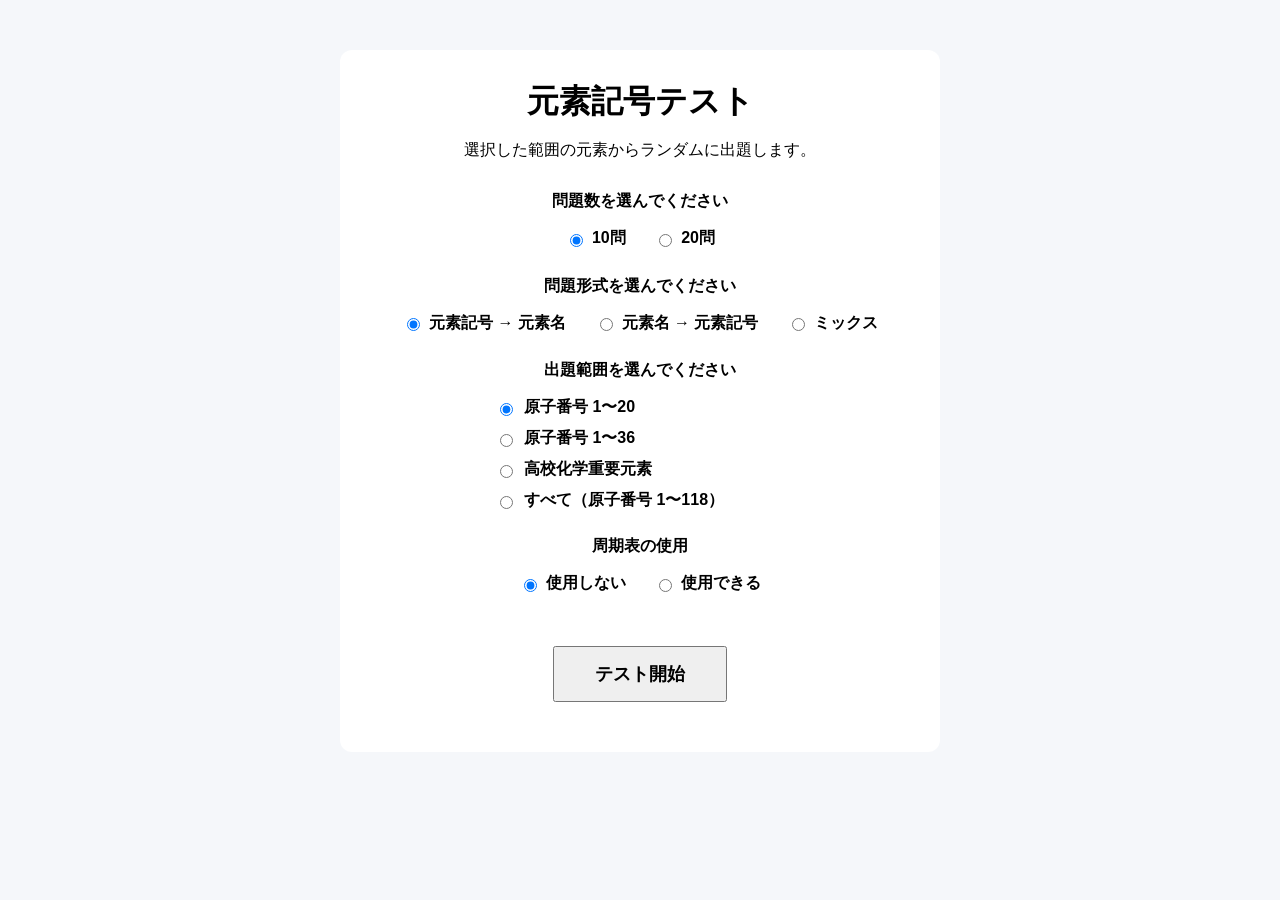
==== practice/element-symbol/index.html @ bd2c5cfc "間違えた元素だけ再挑戦できる復習機能を追加" ====
<!DOCTYPE html>
<html lang="ja">

<head>
    <meta charset="UTF-8">

    <meta
        name="viewport"
        content="width=device-width, initial-scale=1.0"
    >

    <title>
        元素記号テスト | 高校化学学習ラボ
    </title>

    <link
        rel="stylesheet"
        href="style.css"
    >
</head>


<body>

    <!-- =========================
         テスト本体
    ========================== -->

    <main class="quiz-container">

        <h1>
            元素記号テスト
        </h1>

        <p class="description">
            選択した範囲の元素からランダムに出題します。
        </p>


        <!-- =========================
             設定画面
        ========================== -->

        <section id="settings-area">


            <!-- =========================
                 問題数
            ========================== -->

            <div class="question-count">

                <p>
                    問題数を選んでください
                </p>


                <label>

                    <input
                        type="radio"
                        name="questionCount"
                        value="10"
                        checked
                    >

                    10問

                </label>


                <label>

                    <input
                        type="radio"
                        name="questionCount"
                        value="20"
                    >

                    20問

                </label>

            </div>



            <!-- =========================
                 問題形式
            ========================== -->

            <div class="quiz-mode">

                <p>
                    問題形式を選んでください
                </p>


                <label>

                    <input
                        type="radio"
                        name="quizMode"
                        value="symbol-to-name"
                        checked
                    >

                    元素記号 → 元素名

                </label>


                <label>

                    <input
                        type="radio"
                        name="quizMode"
                        value="name-to-symbol"
                    >

                    元素名 → 元素記号

                </label>


                <label>

                    <input
                        type="radio"
                        name="quizMode"
                        value="mix"
                    >

                    ミックス

                </label>

            </div>



            <!-- =========================
                 出題範囲
            ========================== -->

            <div class="quiz-range">

                <p>
                    出題範囲を選んでください
                </p>


                <label>

                    <input
                        type="radio"
                        name="quizRange"
                        value="1-20"
                        checked
                    >

                    原子番号 1〜20

                </label>


                <label>

                    <input
                        type="radio"
                        name="quizRange"
                        value="1-36"
                    >

                    原子番号 1〜36

                </label>


                <label>

                    <input
                        type="radio"
                        name="quizRange"
                        value="important"
                    >

                    高校化学重要元素

                </label>


                <label>

                    <input
                        type="radio"
                        name="quizRange"
                        value="all"
                    >

                    すべて（原子番号 1〜118）

                </label>

            </div>



            <!-- =========================
                 周期表の使用
            ========================== -->

            <div class="periodic-table-setting">

                <p>
                    周期表の使用
                </p>


                <label>

                    <input
                        type="radio"
                        name="periodicTableMode"
                        value="disabled"
                        checked
                    >

                    使用しない

                </label>


                <label>

                    <input
                        type="radio"
                        name="periodicTableMode"
                        value="enabled"
                    >

                    使用できる

                </label>

            </div>



            <!-- =========================
                 テスト開始
            ========================== -->

            <div class="start-area">

                <button
                    id="start-button"
                    type="button"
                >
                    テスト開始
                </button>

            </div>

        </section>



        <!-- =========================
             問題画面
        ========================== -->

        <section
            id="quiz-area"
            class="hidden"
        >


            <p id="question-number">
                第1問 / 10問
            </p>


            <h2 id="question">
                問題を読み込み中...
            </h2>



            <p class="input-note">

                ※元素記号は大文字・小文字を区別して判定します。
                <br>

                例：Abが正解の場合、「ab」「AB」は不正解です。
                <br>

                全角英字は半角英字に自動変換して判定します。

            </p>



            <!-- =========================
                 解答入力
            ========================== -->

            <div class="answer-input-area">

                <input
                    type="text"
                    id="answer"
                    placeholder="答えを入力"
                    autocomplete="off"
                >


                <button
                    id="answer-button"
                    type="button"
                >
                    答える
                </button>

            </div>



            <!-- =========================
                 周期表を開くボタン
            ========================== -->

            <div
                id="periodic-table-button-area"
                class="periodic-table-button-area hidden"
            >

                <p class="periodic-table-note">

                    周期表から元素を選んで
                    答えることもできます。

                </p>


                <button
                    id="periodic-table-button"
                    type="button"
                >
                    周期表から選ぶ
                </button>

            </div>



            <!-- =========================
                 正誤表示
            ========================== -->

            <p id="result"></p>

        </section>



        <!-- =========================
             結果画面
        ========================== -->

        <section
            id="score-area"
            class="hidden"
        >

            <h2>
                結果
            </h2>


            <p id="score"></p>



            <!-- =========================
                 間違えた問題
            ========================== -->

            <div
                id="wrong-answers-area"
                class="wrong-answers-area hidden"
            >

                <h3>
                    間違えた問題
                </h3>


                <!--
                    JavaScriptで
                    間違えた問題を
                    この中に表示します
                -->

                <div id="wrong-answers-list"></div>

            </div>



            <!-- =========================
                 全問正解
            ========================== -->

            <div
                id="perfect-score-area"
                class="perfect-score-area hidden"
            >

                <p>
                    🎉 全問正解！
                </p>

                <p>
                    間違えた元素はありません。
                </p>

            </div>



            <!-- =========================
                 間違えた元素だけ再挑戦
            ========================== -->

            <div
                id="wrong-retry-area"
                class="wrong-retry-area hidden"
            >

                <button
                    id="wrong-retry-button"
                    type="button"
                >
                    間違えた元素だけ再挑戦
                </button>

            </div>



            <!-- =========================
                 結果画面ボタン
            ========================== -->

            <div class="result-buttons">


                <button
                    id="retry-button"
                    type="button"
                >
                    もう一度同じ条件で挑戦
                </button>


                <button
                    id="settings-button"
                    type="button"
                >
                    設定を変える
                </button>


            </div>

        </section>

    </main>



    <!-- ==================================================
         周期表モーダル
    =================================================== -->

    <div
        id="periodic-table-modal"
        class="periodic-table-modal hidden"
        role="dialog"
        aria-modal="true"
        aria-labelledby="periodic-table-title"
    >


        <!-- モーダル本体 -->

        <div class="periodic-table-modal-content">


            <!-- =========================
                 モーダル上部
            ========================== -->

            <div class="periodic-table-modal-header">


                <h2 id="periodic-table-title">
                    周期表から元素を選択
                </h2>


                <button
                    id="periodic-table-close-button"
                    class="periodic-table-close-button"
                    type="button"
                    aria-label="周期表を閉じる"
                >
                    ×
                </button>


            </div>



            <!-- =========================
                 説明
            ========================== -->

            <p class="periodic-table-modal-note">
                元素をクリックしてください。
            </p>



            <!-- =========================
                 周期表表示部分
            ========================== -->

            <div class="periodic-table-scroll">

                <!--
                    JavaScriptで
                    この中に周期表を作ります
                -->

                <div id="periodic-table"></div>

            </div>



            <!-- =========================
                 下側の閉じるボタン
            ========================== -->

            <button
                id="periodic-table-bottom-close-button"
                type="button"
            >
                周期表を閉じる
            </button>


        </div>

    </div>



    <!-- =========================
         JavaScript読み込み
    ========================== -->


    <!-- 元素データ -->

    <script src="elements.js"></script>


    <!-- 高校化学重要元素 -->

    <script src="elementSets.js"></script>


    <!-- テスト本体 -->

    <script src="script.js"></script>


</body>

</html>
---- practice/element-symbol/style.css ----
/* =========================
   ページ全体
========================= */

body {
    font-family: sans-serif;
    background-color: #f5f7fa;
    margin: 0;
}


/* モーダル表示中は
   背景ページをスクロールさせない */

body.modal-open {
    overflow: hidden;
}


/* =========================
   テスト本体
========================= */

.quiz-container {
    max-width: 600px;
    margin: 50px auto;
    padding: 30px;

    background-color: white;

    border-radius: 12px;

    text-align: center;

    box-sizing: border-box;
}


h1 {
    margin-top: 0;
    margin-bottom: 10px;
}


.description {
    margin-bottom: 30px;
}


/* =========================
   設定画面
========================= */

.question-count,
.quiz-mode,
.quiz-range,
.periodic-table-setting {
    margin-bottom: 25px;
}


/* 設定項目の見出し */

.question-count > p,
.quiz-mode > p,
.quiz-range > p,
.periodic-table-setting > p {
    font-weight: bold;
}


/* =========================
   問題数
   問題形式
   周期表使用
========================= */

.question-count label,
.quiz-mode label,
.periodic-table-setting label {
    display: inline-flex;

    align-items: center;

    gap: 6px;

    margin: 0 12px;

    white-space: nowrap;

    font-weight: bold;
}


/* =========================
   出題範囲
========================= */

.quiz-range label {
    display: flex;

    align-items: center;

    gap: 8px;

    width: 290px;
    max-width: 100%;

    margin: 10px auto;

    font-weight: bold;

    white-space: nowrap;

    box-sizing: border-box;
}


/* =========================
   ラジオボタン
========================= */

.question-count input[type="radio"],
.quiz-mode input[type="radio"],
.quiz-range input[type="radio"],
.periodic-table-setting input[type="radio"] {
    width: auto;
    padding: 0;
}


/* =========================
   テスト開始
========================= */

.start-area {
    margin-top: 30px;
    margin-bottom: 20px;
}


#start-button {
    padding: 14px 40px;

    font-size: 18px;
    font-weight: bold;
}


/* =========================
   問題画面
========================= */

#question-number {
    margin-top: 0;
}


#question {
    margin: 30px 0;

    font-size: 28px;
}


/* 注意書き */

.input-note {
    line-height: 1.7;
}


/* =========================
   解答入力
========================= */

.answer-input-area {
    margin-top: 20px;
}


#answer {
    width: 80%;

    padding: 12px;

    font-size: 18px;

    text-align: center;

    box-sizing: border-box;
}


/* =========================
   ボタン共通
========================= */

button {
    margin-top: 20px;

    padding: 12px 30px;

    font-size: 16px;

    cursor: pointer;
}


/* =========================
   周期表から選ぶボタン
========================= */

.periodic-table-button-area {
    margin-top: 25px;

    padding-top: 20px;

    border-top: 1px solid #dddddd;
}


.periodic-table-note {
    margin-top: 0;
    margin-bottom: 5px;

    font-size: 14px;
}


#periodic-table-button {
    margin-top: 10px;
}


/* =========================
   正誤表示
========================= */

#result {
    min-height: 30px;

    font-size: 18px;
    font-weight: bold;
}


/* =================================================
   結果画面
================================================= */

#score-area h2 {
    margin-bottom: 15px;
}


#score {
    margin: 15px 0 30px;

    font-size: 28px;
    font-weight: bold;
}


/* =========================
   間違えた問題
========================= */

.wrong-answers-area {
    margin-top: 30px;

    padding-top: 20px;

    border-top: 1px solid #dddddd;

    text-align: left;
}


.wrong-answers-area h3 {
    margin-top: 0;
    margin-bottom: 20px;

    text-align: center;

    font-size: 22px;
}


/* =========================
   間違えた問題のカード
========================= */

.wrong-answer-item {
    margin-bottom: 18px;

    padding: 18px;

    background-color: #f8f9fb;

    border: 1px solid #dddddd;

    border-radius: 10px;

    box-sizing: border-box;
}


/* 問題番号 */

.wrong-answer-number {
    margin-top: 0;
    margin-bottom: 10px;

    font-size: 18px;
    font-weight: bold;
}


/* 問題文 */

.wrong-answer-question {
    margin: 8px 0 15px;

    font-weight: bold;
}


/* 自分の答え・正解 */

.wrong-answer-detail {
    margin: 7px 0;

    line-height: 1.6;
}


/* 「あなたの答え」「正解」など */

.wrong-answer-label {
    font-weight: bold;
}


/* =========================
   全問正解
========================= */

.perfect-score-area {
    margin: 25px 0;

    padding: 20px;

    background-color: #f5fbf6;

    border: 1px solid #cfded1;

    border-radius: 10px;
}


.perfect-score-area p {
    margin: 8px 0;
}


.perfect-score-area p:first-child {
    font-size: 22px;

    font-weight: bold;
}


/* =================================================
   間違えた元素だけ再挑戦
================================================= */

.wrong-retry-area {
    margin-top: 30px;
    margin-bottom: 10px;

    padding-top: 25px;

    border-top: 1px solid #dddddd;

    text-align: center;
}


#wrong-retry-button {
    margin-top: 0;

    padding: 14px 32px;

    border: 1px solid #d29b2c;

    border-radius: 8px;

    background-color: #fff4d6;

    font-size: 17px;
    font-weight: bold;

    cursor: pointer;
}


/* マウスを乗せたとき */

#wrong-retry-button:hover {
    background-color: #ffe9ad;
}


/* キーボード操作時 */

#wrong-retry-button:focus-visible {
    outline: 3px solid #d29b2c;

    outline-offset: 3px;
}


/* =========================
   結果画面ボタン
========================= */

.result-buttons {
    display: flex;

    justify-content: center;

    gap: 15px;

    flex-wrap: wrap;

    margin-top: 30px;
}


/* =========================
   非表示
========================= */

.hidden {
    display: none;
}


/* =================================================
   周期表モーダル
================================================= */

.periodic-table-modal {
    position: fixed;

    top: 0;
    left: 0;

    width: 100%;
    height: 100%;

    padding: 20px;

    background-color: rgba(0, 0, 0, 0.55);

    display: flex;

    align-items: center;
    justify-content: center;

    box-sizing: border-box;

    z-index: 1000;
}


/*
   .periodic-table-modal の display:flex が
   .hidden より後に書かれているので、
   モーダル用に明示的に非表示にする
*/

.periodic-table-modal.hidden {
    display: none;
}


/* =========================
   モーダル本体
========================= */

.periodic-table-modal-content {
    width: 96%;
    max-width: 1160px;

    max-height: 94vh;

    padding: 20px;

    background-color: white;

    border-radius: 12px;

    box-sizing: border-box;

    overflow-y: auto;

    text-align: center;
}


/* =========================
   モーダル上部
========================= */

.periodic-table-modal-header {
    position: relative;

    display: flex;

    align-items: center;
    justify-content: center;

    min-height: 45px;
}


.periodic-table-modal-header h2 {
    margin: 0;

    padding: 0 55px;

    font-size: 24px;
}


/* =========================
   右上の × ボタン
========================= */

.periodic-table-close-button {
    position: absolute;

    top: 0;
    right: 0;

    width: 42px;
    height: 42px;

    margin: 0;
    padding: 0;

    border: none;
    border-radius: 50%;

    background-color: #eeeeee;

    font-size: 28px;

    line-height: 42px;

    cursor: pointer;
}


.periodic-table-close-button:hover {
    background-color: #dddddd;
}


/* =========================
   モーダル説明
========================= */

.periodic-table-modal-note {
    margin: 15px 0 20px;
}


/* =========================
   周期表スクロール領域
========================= */

.periodic-table-scroll {
    width: 100%;

    overflow-x: auto;

    padding-bottom: 12px;

    box-sizing: border-box;
}


#periodic-table {
    width: max-content;

    min-width: 100%;

    box-sizing: border-box;
}


/* =================================================
   メイン周期表
================================================= */

.periodic-table-grid {
    display: grid;

    grid-template-columns:
        repeat(18, 52px);

    grid-auto-rows: 58px;

    gap: 3px;

    width: max-content;

    margin: 0 auto 25px;
}


/* =========================
   周期表の空白部分
========================= */

.periodic-table-empty {
    width: 52px;
    height: 58px;
}


/* =================================================
   元素ボタン
================================================= */

.element-button {
    width: 52px;
    height: 58px;

    margin: 0;
    padding: 2px;

    display: flex;

    flex-direction: column;

    align-items: center;
    justify-content: center;

    border: 1px solid #888888;

    background-color: white;

    box-sizing: border-box;

    cursor: pointer;

    line-height: 1.05;
}


/* マウスを乗せたとき */

.element-button:hover {
    background-color: #eef5ff;

    border-color: #555555;
}


/* =========================
   原子番号
========================= */

.atomic-number {
    align-self: flex-start;

    margin-left: 3px;

    font-size: 9px;
}


/* =========================
   元素記号
========================= */

.element-symbol {
    font-size: 18px;

    font-weight: bold;
}


/* =========================
   元素名
========================= */

.element-name {
    display: block;

    width: 48px;

    font-size: 8px;

    white-space: nowrap;

    overflow: hidden;

    text-overflow: ellipsis;
}


/* =================================================
   ランタノイド・アクチノイドの位置
================================================= */

.periodic-table-marker {
    width: 52px;
    height: 58px;

    display: flex;

    align-items: center;
    justify-content: center;

    border: 1px dashed #aaaaaa;

    box-sizing: border-box;

    font-size: 9px;
}


/* =================================================
   ランタノイド・アクチノイド
================================================= */

.sub-periodic-table {
    display: grid;

    grid-template-columns:
        85px repeat(15, 52px);

    grid-auto-rows: 58px;

    gap: 3px;

    width: max-content;

    margin: 8px auto;
}


/* 見出し */

.sub-table-label {
    display: flex;

    align-items: center;
    justify-content: flex-end;

    padding-right: 8px;

    box-sizing: border-box;

    font-size: 11px;

    font-weight: bold;
}


/* =========================
   下側の閉じるボタン
========================= */

#periodic-table-bottom-close-button {
    margin-top: 25px;
}


/* =================================================
   スマートフォン
================================================= */

@media (max-width: 600px) {

    /* =========================
       テスト画面
    ========================= */

    .quiz-container {
        margin: 20px 10px;

        padding: 20px;
    }


    /* 問題形式 */

    .quiz-mode label {
        display: flex;

        width: fit-content;

        margin: 10px auto;
    }


    /* 周期表使用 */

    .periodic-table-setting label {
        display: flex;

        width: fit-content;

        margin: 10px auto;
    }


    /* 出題範囲 */

    .quiz-range label {
        white-space: normal;
    }


    /* 問題 */

    #question {
        font-size: 24px;
    }


    /* 解答欄 */

    #answer {
        width: 90%;
    }


    /* =========================
       結果画面
    ========================= */

    #score {
        font-size: 24px;
    }


    .wrong-answer-item {
        padding: 15px;
    }


    .wrong-answer-number {
        font-size: 17px;
    }


    /* 間違えた元素だけ再挑戦 */

    #wrong-retry-button {
        width: 100%;

        max-width: 320px;

        padding: 14px 18px;
    }


    /* 結果ボタン */

    .result-buttons {
        flex-direction: column;

        align-items: center;
    }


    /* =========================
       モーダル
    ========================= */

    .periodic-table-modal {
        padding: 8px;
    }


    .periodic-table-modal-content {
        width: 100%;

        max-height: 96vh;

        padding: 15px 8px;
    }


    .periodic-table-modal-header h2 {
        padding: 0 45px;

        font-size: 20px;
    }


    .periodic-table-close-button {
        width: 38px;
        height: 38px;

        font-size: 24px;

        line-height: 38px;
    }


    /*
       スマホでは周期表を縮小せず、
       横スクロールして使う
    */

    .periodic-table-grid,
    .sub-periodic-table {
        margin-left: 0;
        margin-right: 0;
    }

}
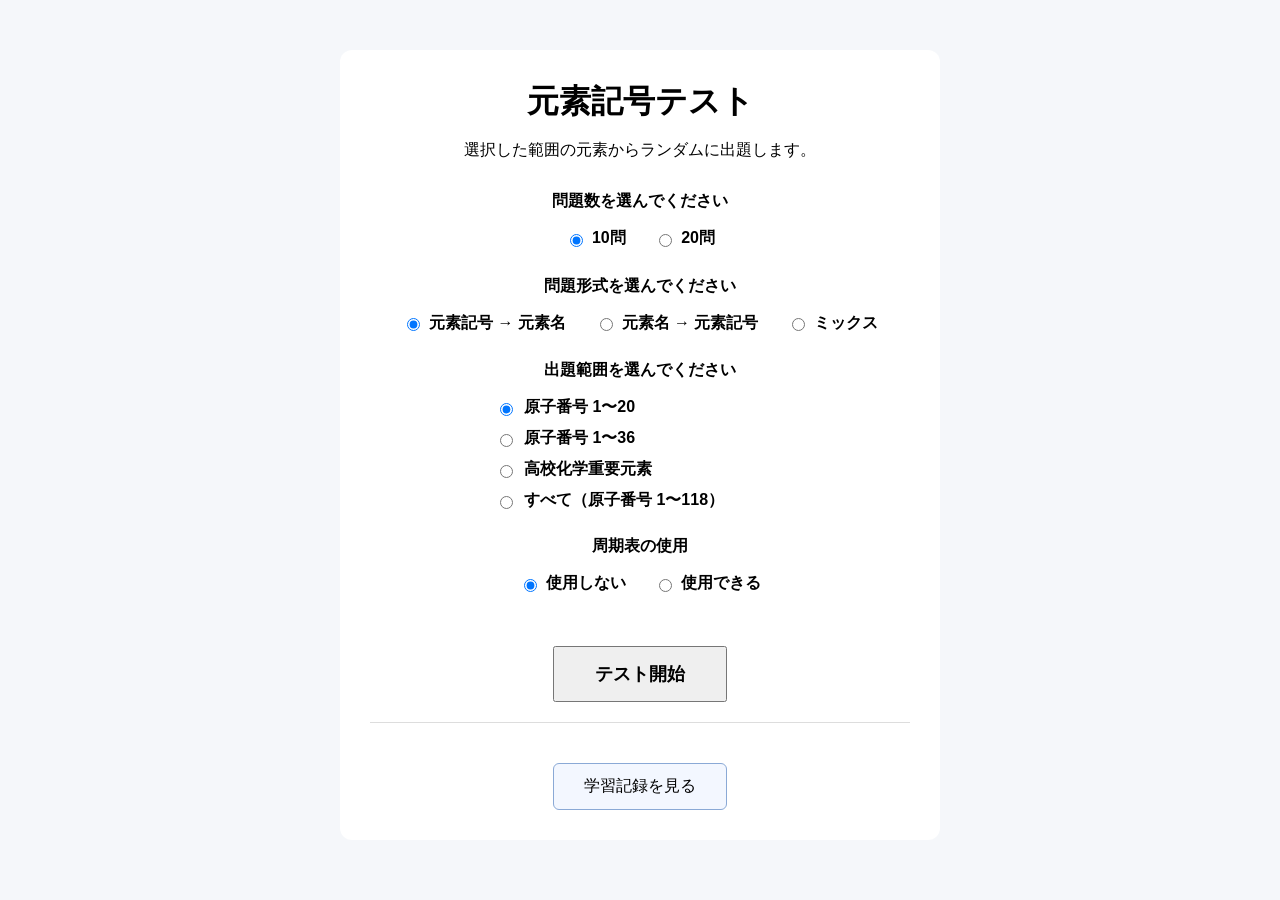
==== commit 90c21b5e: "学習記録を表示する" ====
--- a/practice/element-symbol/index.html
+++ b/practice/element-symbol/index.html
@@ -37,9 +37,10 @@
         </p>
 
 
-        <!-- =========================
+
+        <!-- ==================================================
              設定画面
-        ========================== -->
+        =================================================== -->
 
         <section id="settings-area">
 
@@ -262,13 +263,30 @@
 
             </div>
 
+
+
+            <!-- =========================
+                 学習記録を見る
+            ========================== -->
+
+            <div class="learning-record-button-area">
+
+                <button
+                    id="learning-record-button"
+                    type="button"
+                >
+                    学習記録を見る
+                </button>
+
+            </div>
+
         </section>
 
 
 
-        <!-- =========================
+        <!-- ==================================================
              問題画面
-        ========================== -->
+        =================================================== -->
 
         <section
             id="quiz-area"
@@ -364,9 +382,9 @@
 
 
 
-        <!-- =========================
+        <!-- ==================================================
              結果画面
-        ========================== -->
+        =================================================== -->
 
         <section
             id="score-area"
@@ -472,7 +490,236 @@
                 </button>
 
 
-            </div>
+                <button
+                    id="result-learning-record-button"
+                    type="button"
+                >
+                    学習記録を見る
+                </button>
+
+
+            </div>
+
+        </section>
+
+
+
+        <!-- ==================================================
+             学習記録画面
+        =================================================== -->
+
+        <section
+            id="learning-record-area"
+            class="hidden"
+        >
+
+
+            <h2>
+                学習記録
+            </h2>
+
+
+            <p class="learning-record-description">
+                これまでの元素記号テストの学習記録です。
+            </p>
+
+
+
+            <!-- =========================
+                 学習記録なし
+            ========================== -->
+
+            <div
+                id="learning-record-empty"
+                class="learning-record-empty hidden"
+            >
+
+                <p>
+                    まだ学習記録がありません。
+                </p>
+
+                <p>
+                    テストに挑戦すると、ここに記録が表示されます。
+                </p>
+
+            </div>
+
+
+
+            <!-- =========================
+                 学習記録あり
+            ========================== -->
+
+            <div id="learning-record-content">
+
+
+                <!-- =========================
+                     全体の学習記録
+                ========================== -->
+
+                <div class="learning-summary">
+
+                    <h3>
+                        これまでの成績
+                    </h3>
+
+
+
+                    <div class="learning-summary-list">
+
+
+                        <div class="learning-summary-item">
+
+                            <span class="learning-summary-label">
+                                挑戦回数
+                            </span>
+
+                            <span
+                                id="learning-total-sessions"
+                                class="learning-summary-value"
+                            >
+                                0回
+                            </span>
+
+                        </div>
+
+
+
+                        <div class="learning-summary-item">
+
+                            <span class="learning-summary-label">
+                                解いた問題
+                            </span>
+
+                            <span
+                                id="learning-total-questions"
+                                class="learning-summary-value"
+                            >
+                                0問
+                            </span>
+
+                        </div>
+
+
+
+                        <div class="learning-summary-item">
+
+                            <span class="learning-summary-label">
+                                正解
+                            </span>
+
+                            <span
+                                id="learning-total-correct"
+                                class="learning-summary-value"
+                            >
+                                0問
+                            </span>
+
+                        </div>
+
+
+
+                        <div class="learning-summary-item">
+
+                            <span class="learning-summary-label">
+                                不正解
+                            </span>
+
+                            <span
+                                id="learning-total-incorrect"
+                                class="learning-summary-value"
+                            >
+                                0問
+                            </span>
+
+                        </div>
+
+
+
+                        <div class="learning-summary-item">
+
+                            <span class="learning-summary-label">
+                                正解率
+                            </span>
+
+                            <span
+                                id="learning-correct-rate"
+                                class="learning-summary-value"
+                            >
+                                0%
+                            </span>
+
+                        </div>
+
+                    </div>
+
+                </div>
+
+
+
+                <!-- =========================
+                     最終学習日時
+                ========================== -->
+
+                <div class="last-studied-area">
+
+                    <h3>
+                        最終学習
+                    </h3>
+
+                    <p id="learning-last-studied">
+                        -
+                    </p>
+
+                </div>
+
+
+
+                <!-- =========================
+                     元素ごとの記録
+                ========================== -->
+
+                <div class="element-learning-record">
+
+                    <h3>
+                        元素ごとの記録
+                    </h3>
+
+
+                    <p class="element-learning-record-note">
+                        これまでに出題された元素の成績を表示します。
+                    </p>
+
+
+                    <!--
+                        JavaScriptで
+                        元素ごとの学習記録を
+                        この中に表示します
+                    -->
+
+                    <div id="learning-elements-list"></div>
+
+                </div>
+
+            </div>
+
+
+
+            <!-- =========================
+                 学習記録画面ボタン
+            ========================== -->
+
+            <div class="learning-record-buttons">
+
+                <button
+                    id="learning-record-back-button"
+                    type="button"
+                >
+                    設定画面へ戻る
+                </button>
+
+            </div>
+
 
         </section>
 
--- a/practice/element-symbol/style.css
+++ b/practice/element-symbol/style.css
@@ -17,13 +17,16 @@
 }
 
 
+
 /* =========================
    テスト本体
 ========================= */
 
 .quiz-container {
     max-width: 600px;
+
     margin: 50px auto;
+
     padding: 30px;
 
     background-color: white;
@@ -45,6 +48,7 @@
 .description {
     margin-bottom: 30px;
 }
+
 
 
 /* =========================
@@ -59,6 +63,7 @@
 }
 
 
+
 /* 設定項目の見出し */
 
 .question-count > p,
@@ -69,6 +74,7 @@
 }
 
 
+
 /* =========================
    問題数
    問題形式
@@ -92,6 +98,7 @@
 }
 
 
+
 /* =========================
    出題範囲
 ========================= */
@@ -114,6 +121,7 @@
 
     box-sizing: border-box;
 }
+
 
 
 /* =========================
@@ -125,8 +133,10 @@
 .quiz-range input[type="radio"],
 .periodic-table-setting input[type="radio"] {
     width: auto;
+
     padding: 0;
 }
+
 
 
 /* =========================
@@ -143,8 +153,40 @@
     padding: 14px 40px;
 
     font-size: 18px;
-    font-weight: bold;
-}
+
+    font-weight: bold;
+}
+
+
+
+/* =========================
+   学習記録を見るボタン
+========================= */
+
+.learning-record-button-area {
+    margin-top: 10px;
+
+    padding-top: 20px;
+
+    border-top: 1px solid #dddddd;
+}
+
+
+#learning-record-button,
+#result-learning-record-button {
+    background-color: #f3f7ff;
+
+    border: 1px solid #8aa9d6;
+
+    border-radius: 6px;
+}
+
+
+#learning-record-button:hover,
+#result-learning-record-button:hover {
+    background-color: #e4eeff;
+}
+
 
 
 /* =========================
@@ -163,6 +205,7 @@
 }
 
 
+
 /* 注意書き */
 
 .input-note {
@@ -170,6 +213,7 @@
 }
 
 
+
 /* =========================
    解答入力
 ========================= */
@@ -192,6 +236,7 @@
 }
 
 
+
 /* =========================
    ボタン共通
 ========================= */
@@ -205,6 +250,7 @@
 
     cursor: pointer;
 }
+
 
 
 /* =========================
@@ -233,6 +279,7 @@
 }
 
 
+
 /* =========================
    正誤表示
 ========================= */
@@ -241,8 +288,10 @@
     min-height: 30px;
 
     font-size: 18px;
-    font-weight: bold;
-}
+
+    font-weight: bold;
+}
+
 
 
 /* =================================================
@@ -250,16 +299,18 @@
 ================================================= */
 
 #score-area h2 {
-    margin-bottom: 15px;
+    margin-top: 0;
 }
 
 
 #score {
-    margin: 15px 0 30px;
-
-    font-size: 28px;
-    font-weight: bold;
-}
+    margin: 20px 0 30px;
+
+    font-size: 26px;
+
+    font-weight: bold;
+}
+
 
 
 /* =========================
@@ -278,68 +329,47 @@
 
 
 .wrong-answers-area h3 {
+    text-align: center;
+
     margin-top: 0;
     margin-bottom: 20px;
-
-    text-align: center;
-
-    font-size: 22px;
-}
-
-
-/* =========================
-   間違えた問題のカード
-========================= */
+}
+
 
 .wrong-answer-item {
-    margin-bottom: 18px;
-
-    padding: 18px;
-
-    background-color: #f8f9fb;
-
-    border: 1px solid #dddddd;
-
-    border-radius: 10px;
-
-    box-sizing: border-box;
-}
-
-
-/* 問題番号 */
+    margin-bottom: 15px;
+
+    padding: 15px;
+
+    background-color: #fff8f8;
+
+    border: 1px solid #e2bcbc;
+
+    border-radius: 8px;
+}
+
+
+.wrong-answer-item p {
+    margin: 6px 0;
+
+    line-height: 1.6;
+}
+
 
 .wrong-answer-number {
-    margin-top: 0;
-    margin-bottom: 10px;
-
-    font-size: 18px;
-    font-weight: bold;
-}
-
-
-/* 問題文 */
+    font-weight: bold;
+}
+
 
 .wrong-answer-question {
-    margin: 8px 0 15px;
-
-    font-weight: bold;
-}
-
-
-/* 自分の答え・正解 */
-
-.wrong-answer-detail {
-    margin: 7px 0;
-
-    line-height: 1.6;
-}
-
-
-/* 「あなたの答え」「正解」など */
+    font-weight: bold;
+}
+
 
 .wrong-answer-label {
     font-weight: bold;
 }
+
 
 
 /* =========================
@@ -351,74 +381,35 @@
 
     padding: 20px;
 
-    background-color: #f5fbf6;
-
-    border: 1px solid #cfded1;
-
-    border-radius: 10px;
-}
-
-
-.perfect-score-area p {
-    margin: 8px 0;
+    background-color: #f3fff5;
+
+    border: 1px solid #b7d9bd;
+
+    border-radius: 8px;
 }
 
 
 .perfect-score-area p:first-child {
-    font-size: 22px;
-
-    font-weight: bold;
-}
-
-
-/* =================================================
+    font-size: 20px;
+
+    font-weight: bold;
+}
+
+
+
+/* =========================
    間違えた元素だけ再挑戦
-================================================= */
+========================= */
 
 .wrong-retry-area {
-    margin-top: 30px;
-    margin-bottom: 10px;
-
-    padding-top: 25px;
-
-    border-top: 1px solid #dddddd;
-
-    text-align: center;
+    margin-top: 20px;
 }
 
 
 #wrong-retry-button {
-    margin-top: 0;
-
-    padding: 14px 32px;
-
-    border: 1px solid #d29b2c;
-
-    border-radius: 8px;
-
-    background-color: #fff4d6;
-
-    font-size: 17px;
-    font-weight: bold;
-
-    cursor: pointer;
-}
-
-
-/* マウスを乗せたとき */
-
-#wrong-retry-button:hover {
-    background-color: #ffe9ad;
-}
-
-
-/* キーボード操作時 */
-
-#wrong-retry-button:focus-visible {
-    outline: 3px solid #d29b2c;
-
-    outline-offset: 3px;
-}
+    font-weight: bold;
+}
+
 
 
 /* =========================
@@ -434,8 +425,356 @@
 
     flex-wrap: wrap;
 
+    margin-top: 25px;
+}
+
+
+
+/* =================================================
+   学習記録画面
+================================================= */
+
+#learning-record-area {
+    text-align: center;
+}
+
+
+#learning-record-area > h2 {
+    margin-top: 0;
+
+    margin-bottom: 10px;
+
+    font-size: 28px;
+}
+
+
+.learning-record-description {
+    margin-top: 0;
+
+    margin-bottom: 30px;
+
+    color: #555555;
+
+    line-height: 1.6;
+}
+
+
+
+/* =========================
+   学習記録なし
+========================= */
+
+.learning-record-empty {
+    margin: 30px 0;
+
+    padding: 25px 15px;
+
+    background-color: #f7f7f7;
+
+    border: 1px solid #dddddd;
+
+    border-radius: 10px;
+}
+
+
+.learning-record-empty p {
+    margin: 8px 0;
+}
+
+
+
+/* =================================================
+   これまでの成績
+================================================= */
+
+.learning-summary {
+    margin-top: 25px;
+}
+
+
+.learning-summary h3 {
+    margin-bottom: 18px;
+}
+
+
+
+/* =========================
+   成績カード一覧
+========================= */
+
+.learning-summary-list {
+    display: grid;
+
+    grid-template-columns:
+        repeat(
+            auto-fit,
+            minmax(120px, 1fr)
+        );
+
+    gap: 12px;
+}
+
+
+
+/* =========================
+   成績カード
+========================= */
+
+.learning-summary-item {
+    min-height: 90px;
+
+    padding: 15px 8px;
+
+    display: flex;
+
+    flex-direction: column;
+
+    align-items: center;
+
+    justify-content: center;
+
+    background-color: #f3f7ff;
+
+    border: 1px solid #c5d4ea;
+
+    border-radius: 10px;
+
+    box-sizing: border-box;
+}
+
+
+
+/* 項目名 */
+
+.learning-summary-label {
+    margin-bottom: 10px;
+
+    font-size: 14px;
+
+    color: #555555;
+}
+
+
+
+/* 数字 */
+
+.learning-summary-value {
+    font-size: 22px;
+
+    font-weight: bold;
+}
+
+
+
+/* =================================================
+   最終学習
+================================================= */
+
+.last-studied-area {
+    margin-top: 25px;
+
+    padding: 18px;
+
+    background-color: #f8f9fa;
+
+    border: 1px solid #dddddd;
+
+    border-radius: 10px;
+}
+
+
+.last-studied-area h3 {
+    margin-top: 0;
+
+    margin-bottom: 10px;
+}
+
+
+#learning-last-studied {
+    margin-bottom: 0;
+
+    font-weight: bold;
+}
+
+
+
+/* =================================================
+   元素ごとの記録
+================================================= */
+
+.element-learning-record {
+    margin-top: 35px;
+
+    padding-top: 25px;
+
+    border-top: 1px solid #dddddd;
+}
+
+
+.element-learning-record h3 {
+    margin-top: 0;
+
+    margin-bottom: 8px;
+}
+
+
+.element-learning-record-note {
+    margin-top: 0;
+
+    margin-bottom: 20px;
+
+    color: #666666;
+
+    font-size: 14px;
+
+    line-height: 1.6;
+}
+
+
+
+/* =========================
+   元素記録一覧
+========================= */
+
+#learning-elements-list {
+    display: grid;
+
+    grid-template-columns:
+        repeat(
+            2,
+            minmax(0, 1fr)
+        );
+
+    gap: 12px;
+
+    text-align: left;
+}
+
+
+
+/*
+   下記のクラスは
+   JavaScriptで元素ごとのカードを
+   作るときに使用します
+*/
+
+
+/* =========================
+   元素記録カード
+========================= */
+
+.learning-element-item {
+    padding: 14px;
+
+    background-color: #fafafa;
+
+    border: 1px solid #dddddd;
+
+    border-radius: 8px;
+
+    box-sizing: border-box;
+}
+
+
+
+/* =========================
+   元素カード上部
+========================= */
+
+.learning-element-header {
+    display: flex;
+
+    align-items: center;
+
+    gap: 8px;
+
+    margin-bottom: 10px;
+}
+
+
+
+/* 原子番号 */
+
+.learning-element-number {
+    min-width: 28px;
+
+    color: #666666;
+
+    font-size: 13px;
+}
+
+
+
+/* 元素記号 */
+
+.learning-element-symbol {
+    font-size: 22px;
+
+    font-weight: bold;
+}
+
+
+
+/* 元素名 */
+
+.learning-element-name {
+    font-weight: bold;
+}
+
+
+
+/* =========================
+   元素ごとの成績
+========================= */
+
+.learning-element-stats {
+    margin-top: 8px;
+
+    font-size: 14px;
+
+    line-height: 1.7;
+
+    color: #444444;
+}
+
+
+.learning-element-stat {
+    margin: 2px 0;
+}
+
+
+
+/* 正解率 */
+
+.learning-element-rate {
+    margin-top: 8px;
+
+    padding-top: 8px;
+
+    border-top: 1px solid #e4e4e4;
+
+    font-weight: bold;
+}
+
+
+
+/* =================================================
+   学習記録画面ボタン
+================================================= */
+
+.learning-record-buttons {
     margin-top: 30px;
-}
+
+    padding-top: 20px;
+
+    border-top: 1px solid #dddddd;
+}
+
+
+#learning-record-back-button {
+    font-weight: bold;
+}
+
 
 
 /* =========================
@@ -445,6 +784,7 @@
 .hidden {
     display: none;
 }
+
 
 
 /* =================================================
@@ -473,6 +813,7 @@
 
     z-index: 1000;
 }
+
 
 
 /*
@@ -486,12 +827,14 @@
 }
 
 
+
 /* =========================
    モーダル本体
 ========================= */
 
 .periodic-table-modal-content {
     width: 96%;
+
     max-width: 1160px;
 
     max-height: 94vh;
@@ -508,6 +851,7 @@
 
     text-align: center;
 }
+
 
 
 /* =========================
@@ -520,6 +864,7 @@
     display: flex;
 
     align-items: center;
+
     justify-content: center;
 
     min-height: 45px;
@@ -535,6 +880,7 @@
 }
 
 
+
 /* =========================
    右上の × ボタン
 ========================= */
@@ -549,9 +895,11 @@
     height: 42px;
 
     margin: 0;
+
     padding: 0;
 
     border: none;
+
     border-radius: 50%;
 
     background-color: #eeeeee;
@@ -569,6 +917,7 @@
 }
 
 
+
 /* =========================
    モーダル説明
 ========================= */
@@ -578,6 +927,7 @@
 }
 
 
+
 /* =========================
    周期表スクロール領域
 ========================= */
@@ -600,6 +950,7 @@
 
     box-sizing: border-box;
 }
+
 
 
 /* =================================================
@@ -622,14 +973,17 @@
 }
 
 
+
 /* =========================
    周期表の空白部分
 ========================= */
 
 .periodic-table-empty {
     width: 52px;
+
     height: 58px;
 }
+
 
 
 /* =================================================
@@ -638,9 +992,11 @@
 
 .element-button {
     width: 52px;
+
     height: 58px;
 
     margin: 0;
+
     padding: 2px;
 
     display: flex;
@@ -648,6 +1004,7 @@
     flex-direction: column;
 
     align-items: center;
+
     justify-content: center;
 
     border: 1px solid #888888;
@@ -660,6 +1017,7 @@
 
     line-height: 1.05;
 }
+
 
 
 /* マウスを乗せたとき */
@@ -671,6 +1029,7 @@
 }
 
 
+
 /* =========================
    原子番号
 ========================= */
@@ -684,6 +1043,7 @@
 }
 
 
+
 /* =========================
    元素記号
 ========================= */
@@ -695,6 +1055,7 @@
 }
 
 
+
 /* =========================
    元素名
 ========================= */
@@ -712,6 +1073,7 @@
 
     text-overflow: ellipsis;
 }
+
 
 
 /* =================================================
@@ -720,11 +1082,13 @@
 
 .periodic-table-marker {
     width: 52px;
+
     height: 58px;
 
     display: flex;
 
     align-items: center;
+
     justify-content: center;
 
     border: 1px dashed #aaaaaa;
@@ -733,6 +1097,7 @@
 
     font-size: 9px;
 }
+
 
 
 /* =================================================
@@ -755,12 +1120,14 @@
 }
 
 
+
 /* 見出し */
 
 .sub-table-label {
     display: flex;
 
     align-items: center;
+
     justify-content: flex-end;
 
     padding-right: 8px;
@@ -771,6 +1138,7 @@
 
     font-weight: bold;
 }
+
 
 
 /* =========================
@@ -780,6 +1148,7 @@
 #periodic-table-bottom-close-button {
     margin-top: 25px;
 }
+
 
 
 /* =================================================
@@ -788,6 +1157,7 @@
 
 @media (max-width: 600px) {
 
+
     /* =========================
        テスト画面
     ========================= */
@@ -799,7 +1169,10 @@
     }
 
 
-    /* 問題形式 */
+
+    /* =========================
+       問題形式
+    ========================= */
 
     .quiz-mode label {
         display: flex;
@@ -810,7 +1183,10 @@
     }
 
 
-    /* 周期表使用 */
+
+    /* =========================
+       周期表使用
+    ========================= */
 
     .periodic-table-setting label {
         display: flex;
@@ -821,64 +1197,85 @@
     }
 
 
-    /* 出題範囲 */
+
+    /* =========================
+       出題範囲
+    ========================= */
 
     .quiz-range label {
         white-space: normal;
     }
 
 
-    /* 問題 */
+
+    /* =========================
+       問題
+    ========================= */
 
     #question {
         font-size: 24px;
     }
 
 
-    /* 解答欄 */
+
+    /* =========================
+       解答欄
+    ========================= */
 
     #answer {
         width: 90%;
     }
 
 
+
     /* =========================
-       結果画面
+       結果ボタン
     ========================= */
-
-    #score {
-        font-size: 24px;
-    }
-
-
-    .wrong-answer-item {
-        padding: 15px;
-    }
-
-
-    .wrong-answer-number {
-        font-size: 17px;
-    }
-
-
-    /* 間違えた元素だけ再挑戦 */
-
-    #wrong-retry-button {
-        width: 100%;
-
-        max-width: 320px;
-
-        padding: 14px 18px;
-    }
-
-
-    /* 結果ボタン */
 
     .result-buttons {
         flex-direction: column;
 
         align-items: center;
     }
+
+
+
+    /* =================================================
+       学習記録
+    ================================================= */
+
+    .learning-summary-list {
+        grid-template-columns:
+            repeat(
+                2,
+                minmax(0, 1fr)
+            );
+    }
+
+
+    #learning-elements-list {
+        grid-template-columns: 1fr;
+    }
+
+
+    .learning-summary-item {
+        min-height: 85px;
+
+        padding: 12px 5px;
+    }
+
+
+    .learning-summary-value {
+        font-size: 20px;
+    }
+
+
+    .learning-record-buttons {
+        display: flex;
+
+        justify-content: center;
+    }
+
 
 
     /* =========================
@@ -908,12 +1305,14 @@
 
     .periodic-table-close-button {
         width: 38px;
+
         height: 38px;
 
         font-size: 24px;
 
         line-height: 38px;
     }
+
 
 
     /*
@@ -924,6 +1323,7 @@
     .periodic-table-grid,
     .sub-periodic-table {
         margin-left: 0;
+
         margin-right: 0;
     }
 
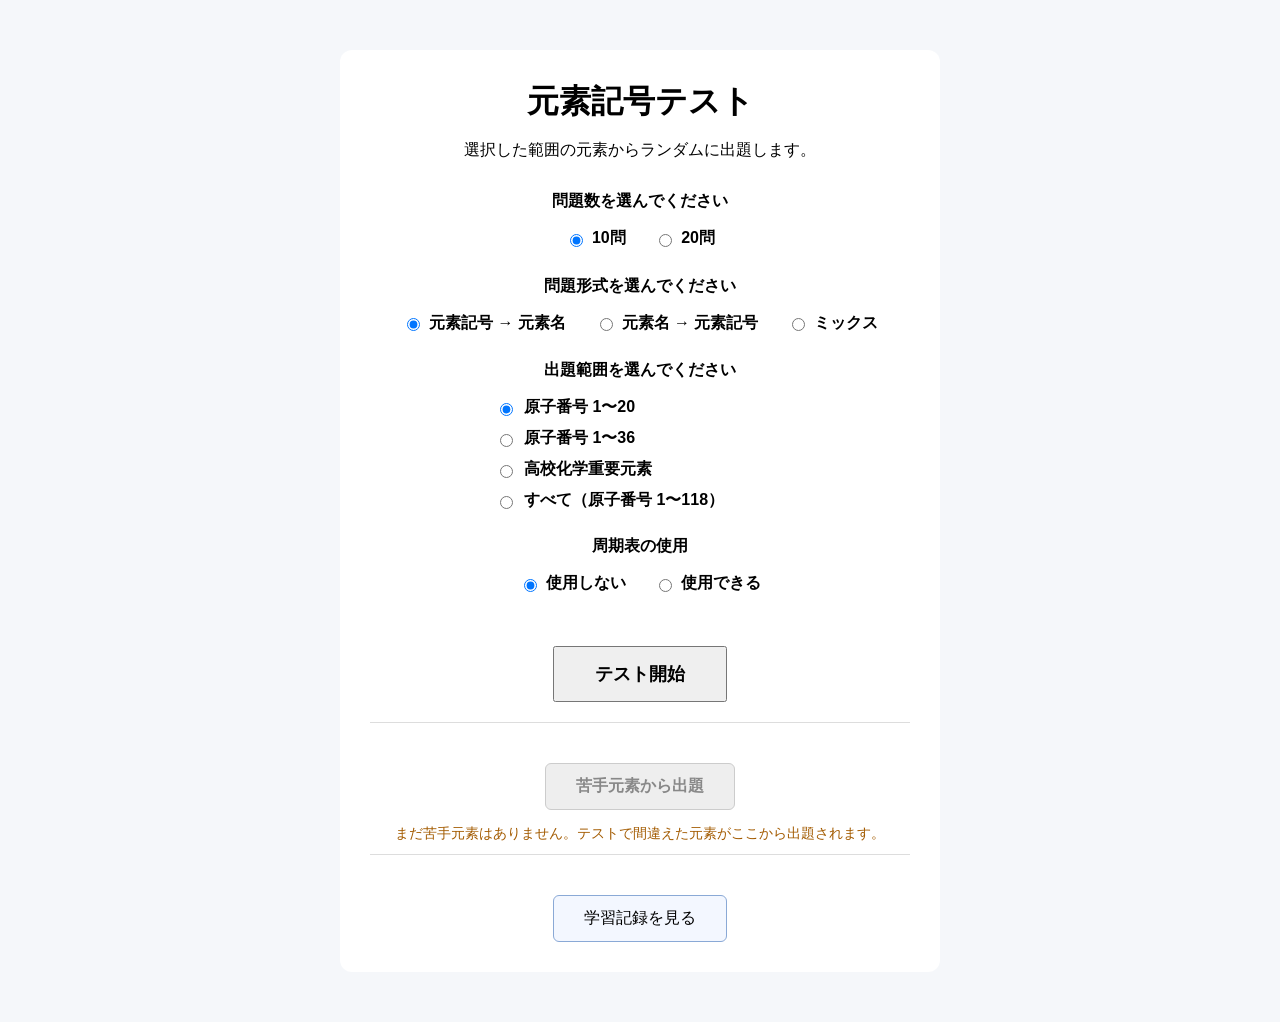
==== commit 42f22d94: "苦手元素から再出題できる機能を追加" ====
--- a/practice/element-symbol/index.html
+++ b/practice/element-symbol/index.html
@@ -260,6 +260,28 @@
                 >
                     テスト開始
                 </button>
+
+            </div>
+
+
+
+            <!-- =========================
+                 苦手元素から出題
+            ========================== -->
+
+            <div class="weak-elements-button-area">
+
+                <button
+                    id="weak-elements-button"
+                    type="button"
+                >
+                    苦手元素から出題
+                </button>
+
+                <p
+                    id="weak-elements-message"
+                    class="weak-elements-message hidden"
+                ></p>
 
             </div>
 
--- a/practice/element-symbol/style.css
+++ b/practice/element-symbol/style.css
@@ -155,6 +155,59 @@
     font-size: 18px;
 
     font-weight: bold;
+}
+
+
+
+/* =========================
+   苦手元素から出題
+========================= */
+
+.weak-elements-button-area {
+    margin-top: 10px;
+
+    padding-top: 20px;
+
+    border-top: 1px solid #dddddd;
+}
+
+
+#weak-elements-button {
+    background-color: #fff7e8;
+
+    border: 1px solid #d6a04a;
+
+    border-radius: 6px;
+
+    font-weight: bold;
+}
+
+
+#weak-elements-button:hover {
+    background-color: #ffedc7;
+}
+
+
+#weak-elements-button:disabled {
+    background-color: #eeeeee;
+
+    border-color: #cccccc;
+
+    color: #888888;
+
+    cursor: not-allowed;
+}
+
+
+.weak-elements-message {
+    margin-top: 12px;
+    margin-bottom: 0;
+
+    color: #a35b00;
+
+    font-size: 14px;
+
+    line-height: 1.6;
 }
 
 
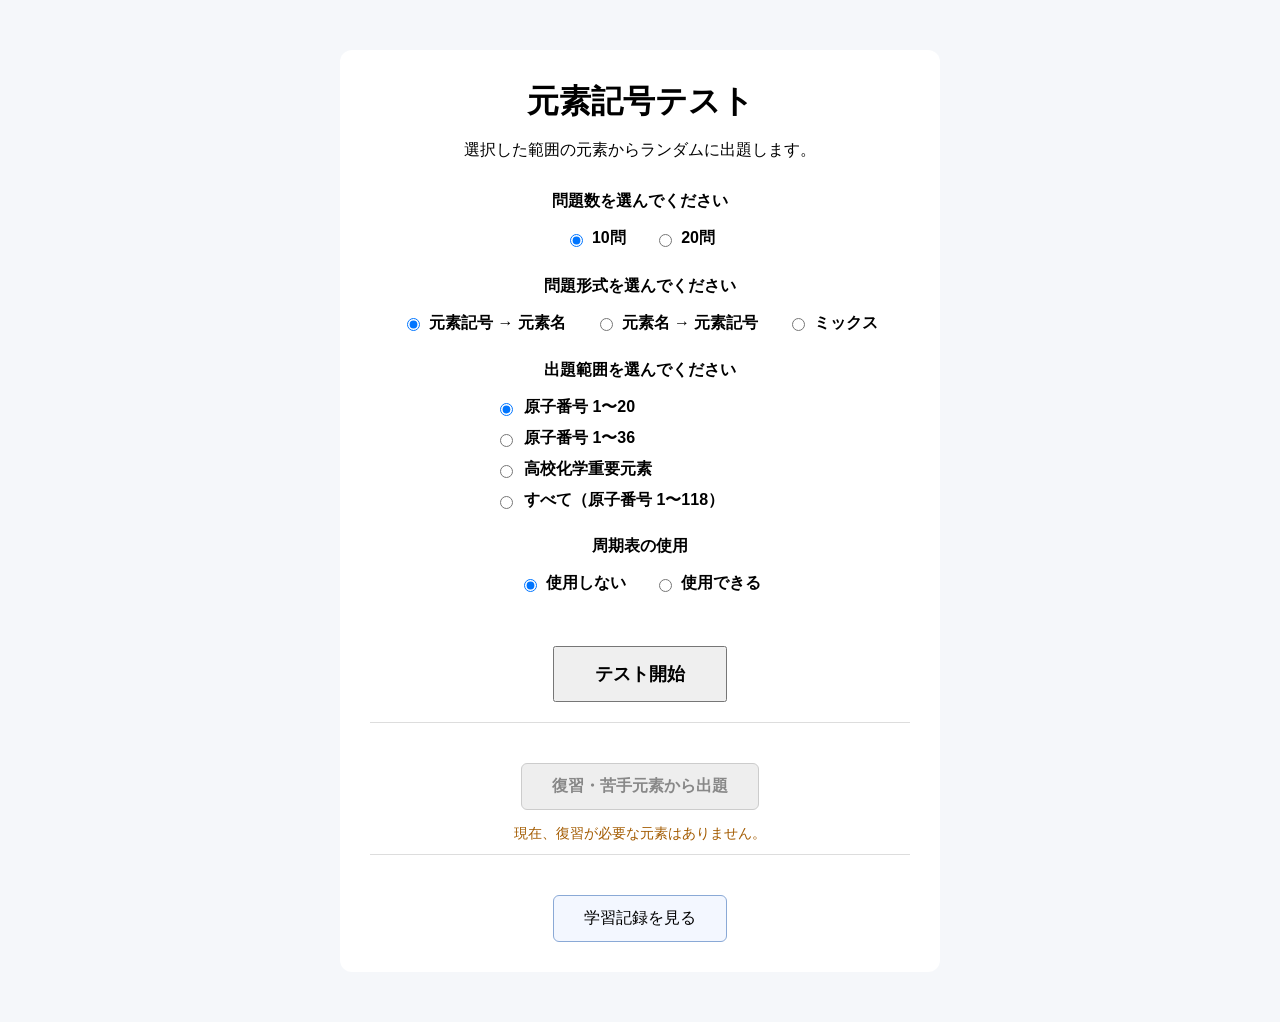
==== commit 505f56c3: "学習記録の表示の微調整" ====
--- a/practice/element-symbol/index.html
+++ b/practice/element-symbol/index.html
@@ -275,7 +275,7 @@
                     id="weak-elements-button"
                     type="button"
                 >
-                    苦手元素から出題
+                    復習・苦手元素から出題
                 </button>
 
                 <p
--- a/practice/element-symbol/style.css
+++ b/practice/element-symbol/style.css
@@ -160,7 +160,7 @@
 
 
 /* =========================
-   苦手元素から出題
+   復習・苦手元素から出題
 ========================= */
 
 .weak-elements-button-area {
@@ -809,7 +809,77 @@
     font-weight: bold;
 }
 
-
+/* =================================================
+   元素の学習状態
+================================================= */
+
+.learning-element-status {
+    display: inline-block;
+
+    margin-top: 10px;
+
+    padding: 5px 10px;
+
+    border-radius: 6px;
+
+    font-size: 14px;
+
+    font-weight: bold;
+
+    line-height: 1.5;
+}
+
+
+/* =========================
+   通常
+========================= */
+
+.learning-status-normal {
+    background-color: #eef8f0;
+
+    border: 1px solid #9bc7a3;
+
+    color: #2f6b39;
+}
+
+
+/* =========================
+   復習対象
+========================= */
+
+.learning-status-review {
+    background-color: #eef5ff;
+
+    border: 1px solid #9ab9e8;
+
+    color: #315f9d;
+}
+
+
+/* =========================
+   苦手元素
+========================= */
+
+.learning-status-weak {
+    background-color: #fff2e8;
+
+    border: 1px solid #e1a46b;
+
+    color: #a34f10;
+}
+
+
+/* =========================
+   苦手卒業
+========================= */
+
+.learning-status-graduated {
+    background-color: #f2f8ed;
+
+    border: 1px solid #9fc285;
+
+    color: #49752e;
+}
 
 /* =================================================
    学習記録画面ボタン
